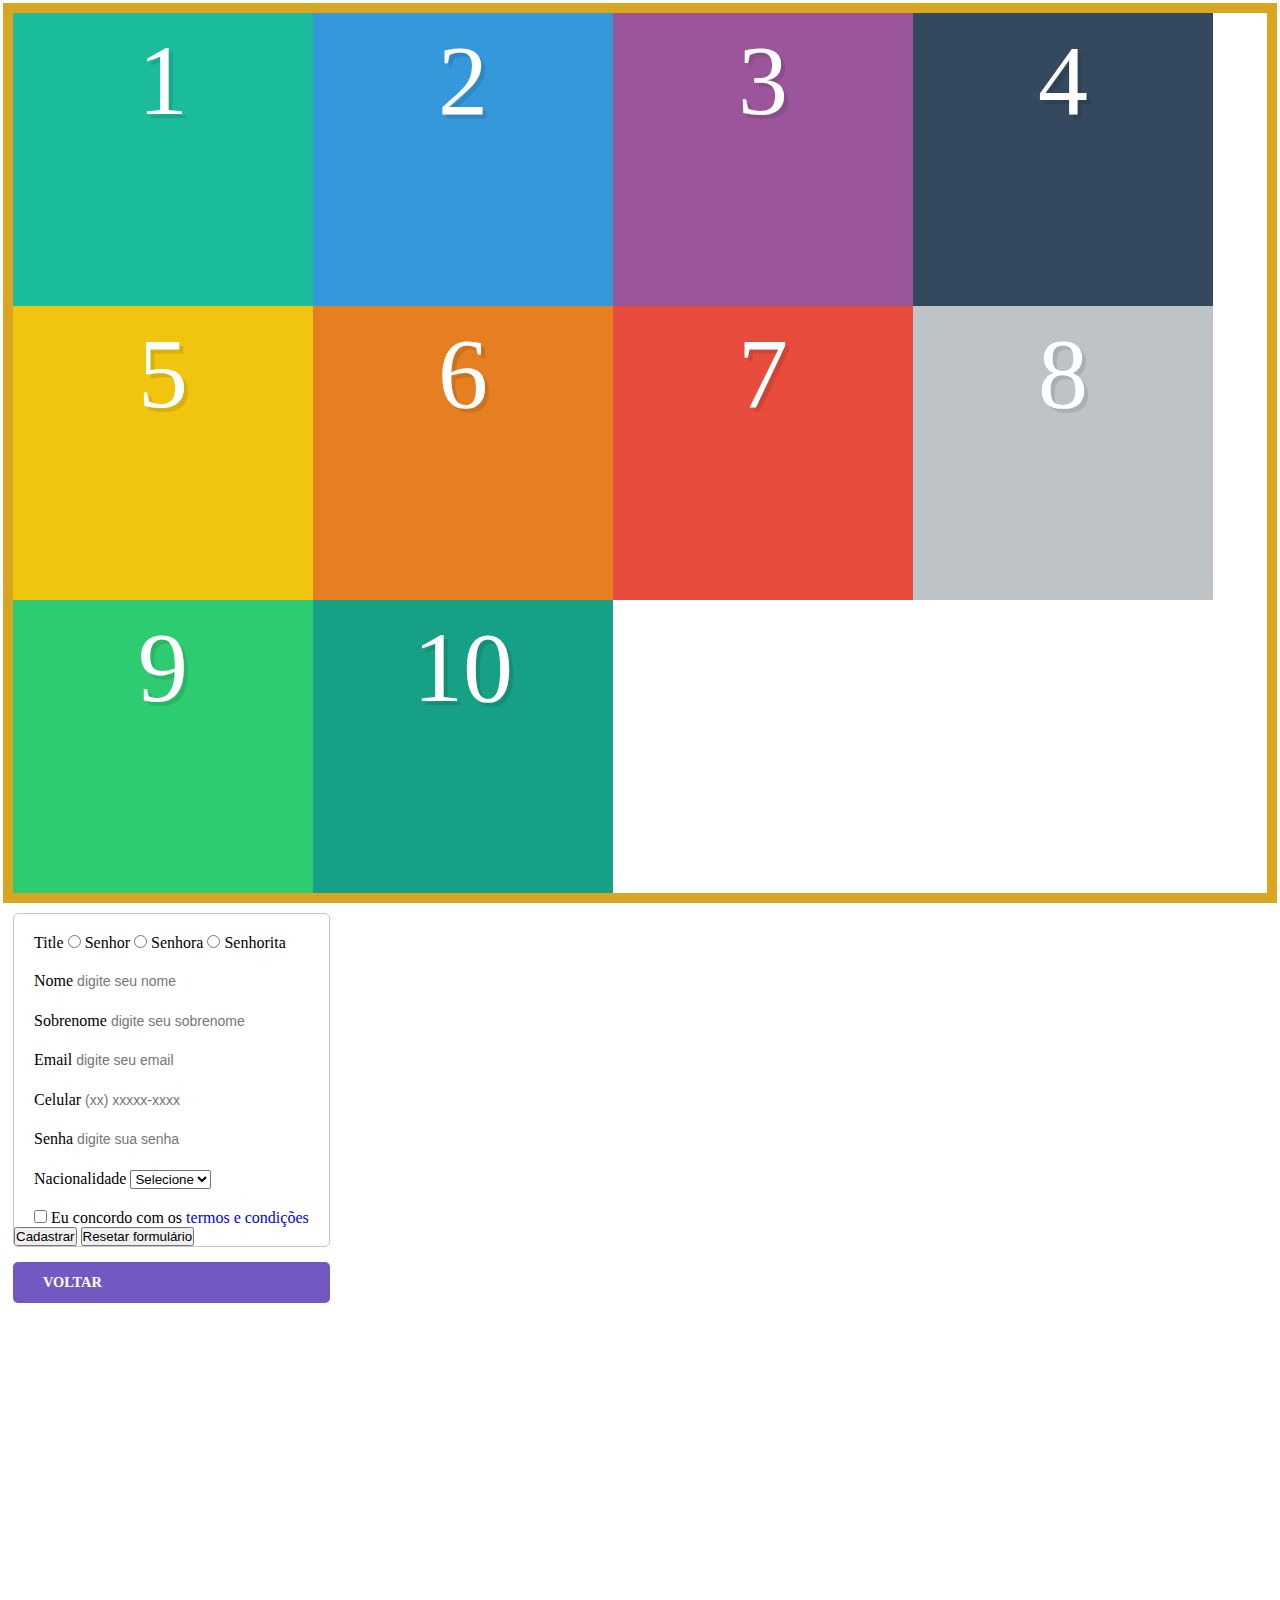
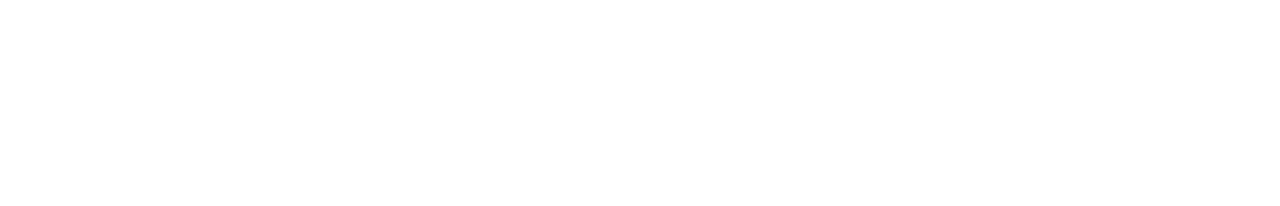
==== templates/form.html @ 10456eb8 "adicionado input-field ao checkbox" ====
<!DOCTYPE html>
<html lang="pt-br">
<head>
  <meta charset="UTF-8">
  <meta http-equiv="X-UA-Compatible" content="IE=edge">
  <meta name="viewport" content="width=device-width, initial-scale=1.0">
  <title>Formulário - Ezequiel</title>
  <link rel="stylesheet" href="../assets/css/styles.css">
</head>
<body>
  <div class="container">
    <div class="box box1">1</div>
    <div class="box box2">2</div>
    <div class="box box3">3</div>
    <div class="box box4">4</div>
    <div class="box box5">5</div>
    <div class="box box6">6</div>
    <div class="box box7">7</div>
    <div class="box box8">8</div>
    <div class="box box9">9</div>
    <div class="box box10">10</div>
  </div>

  <div id="form">
    <form action="#">
      <div class="input-field">
        <label>Title</label>
        <label>
          <input type="radio" name="title" value="mr">
          Senhor
        </label>
        <label>
          <input type="radio" name="title" value="mrs">
          Senhora
        </label>
        <label>
          <input type="radio" name="title" value="miss">
          Senhorita
        </label>
      </div>
      <div class="input-field">
        <label for="first_name">Nome</label>
        <input type="text" name="first_name" id="first_name" placeholder="digite seu nome">
      </div>
      <div class="input-field">
        <label for="last_name">Sobrenome</label>
        <input type="text" name="last_name" id="last_name" placeholder="digite seu sobrenome">
      </div>
      <div class="input-field">
        <label for="email">Email</label>
        <input type="email" name="email" id="email" required placeholder="digite seu email">
      </div>
      <div class="input-field">
        <label for="phone">Celular</label>
        <input type="tel" name="phone" id="phone" placeholder="(xx) xxxxx-xxxx">
      </div>
      <div class="input-field">
        <label for="password">Senha</label>
        <input type="password" name="password" id="password" placeholder="digite sua senha">
      </div>
      <div class="input-field">
        <label for="country">Nacionalidade</label>
        <select name="country" id="country">
          <option selected disabled value>Selecione</option>
          <option value="brazil">Brasil</option>
          <option value="argentine">Argentina</option>
          <option value="uruguay">Uruguai</option>
          <option value="paraguay">Paraguai</option>
        </select>
      </div>
      <div class="input-field">
        <label>
          <input type="checkbox" name="terms" id="terms" value="terms">
          Eu concordo com os <a href="#">termos e condições</a>
        </label>
      </div>
      <div>
        <button type="submit">Cadastrar</button>
        <button type="reset">Resetar formulário</button>
      </div>
  
    </form>
    <a href="../index.html" class="button">VOLTAR</a>
  </div>
  
</body>
</html>
---- assets/css/styles.css ----
/* Estilos Gerais */
@charset "UTF-8";

/* Config inicial */
* {
  margin: 0;
  padding: 0;
  box-sizing: border-box;
}

body {
  display: flex;
  flex-wrap: wrap;
  flex: 1 1 100vw;
  margin: 3px;
}

a {
  text-decoration: none;
}

.button {
  display: inline-block;
  font-weight: 600;
  color: #ffff;
  background-color: rgb(113, 89, 193);
  margin: 15px 0px 0px;
  padding: 12px 30px;
  font-size: 0.9em;
  border-radius: 5px;
  cursor: pointer;
}

.button:hover {
  opacity: 0.9;
}

/* Form */
#form {
  display: flex;
  height: 100vh;
  flex-direction: column;
  flex-wrap: wrap;
  padding: 10px;
}

#form form {
  display: flex;
  flex-direction: column;
  border: 1px solid #c6c7cc;
  border-radius: 5px;
  overflow: hidden;
}

#form .input-field {
  padding: 20px 20px 0 20px;
}

.input-field input {
  border: none;
  border-bottom: #bdc3c7;
  font: 14px/1.4 "Helvetica Neue", Helvetica, Arial, sans-serif;  
  border-radius: 5px;
  margin: 0;
}

/* Estilos padrao para deixar cada box visivel */
.box {
  color: white;
  font-size: 100px;
  text-align: center;
  text-shadow: 4px 4px 0 rgba(0,0,0,0.1);
  padding: 10px;
}

.box1 {background: #1abc9c;}
.box2 {background: #3498db;}
.box3 {background: #9b559b;}
.box4 {background: #34495e;}
.box5 {background: #f1c40f;}
.box6 {background: #e67e22;}
.box7 {background: #e74c3c;}
.box8 {background: #bdc3c7;}
.box9 {background: #2ecc71;}
.box10 {background: #16a085;}

.container {
  display: flex;
  border: 10px solid goldenrod;
  height: 100vh;
  flex-wrap: wrap;
}

.box {
  width: 300px;
}
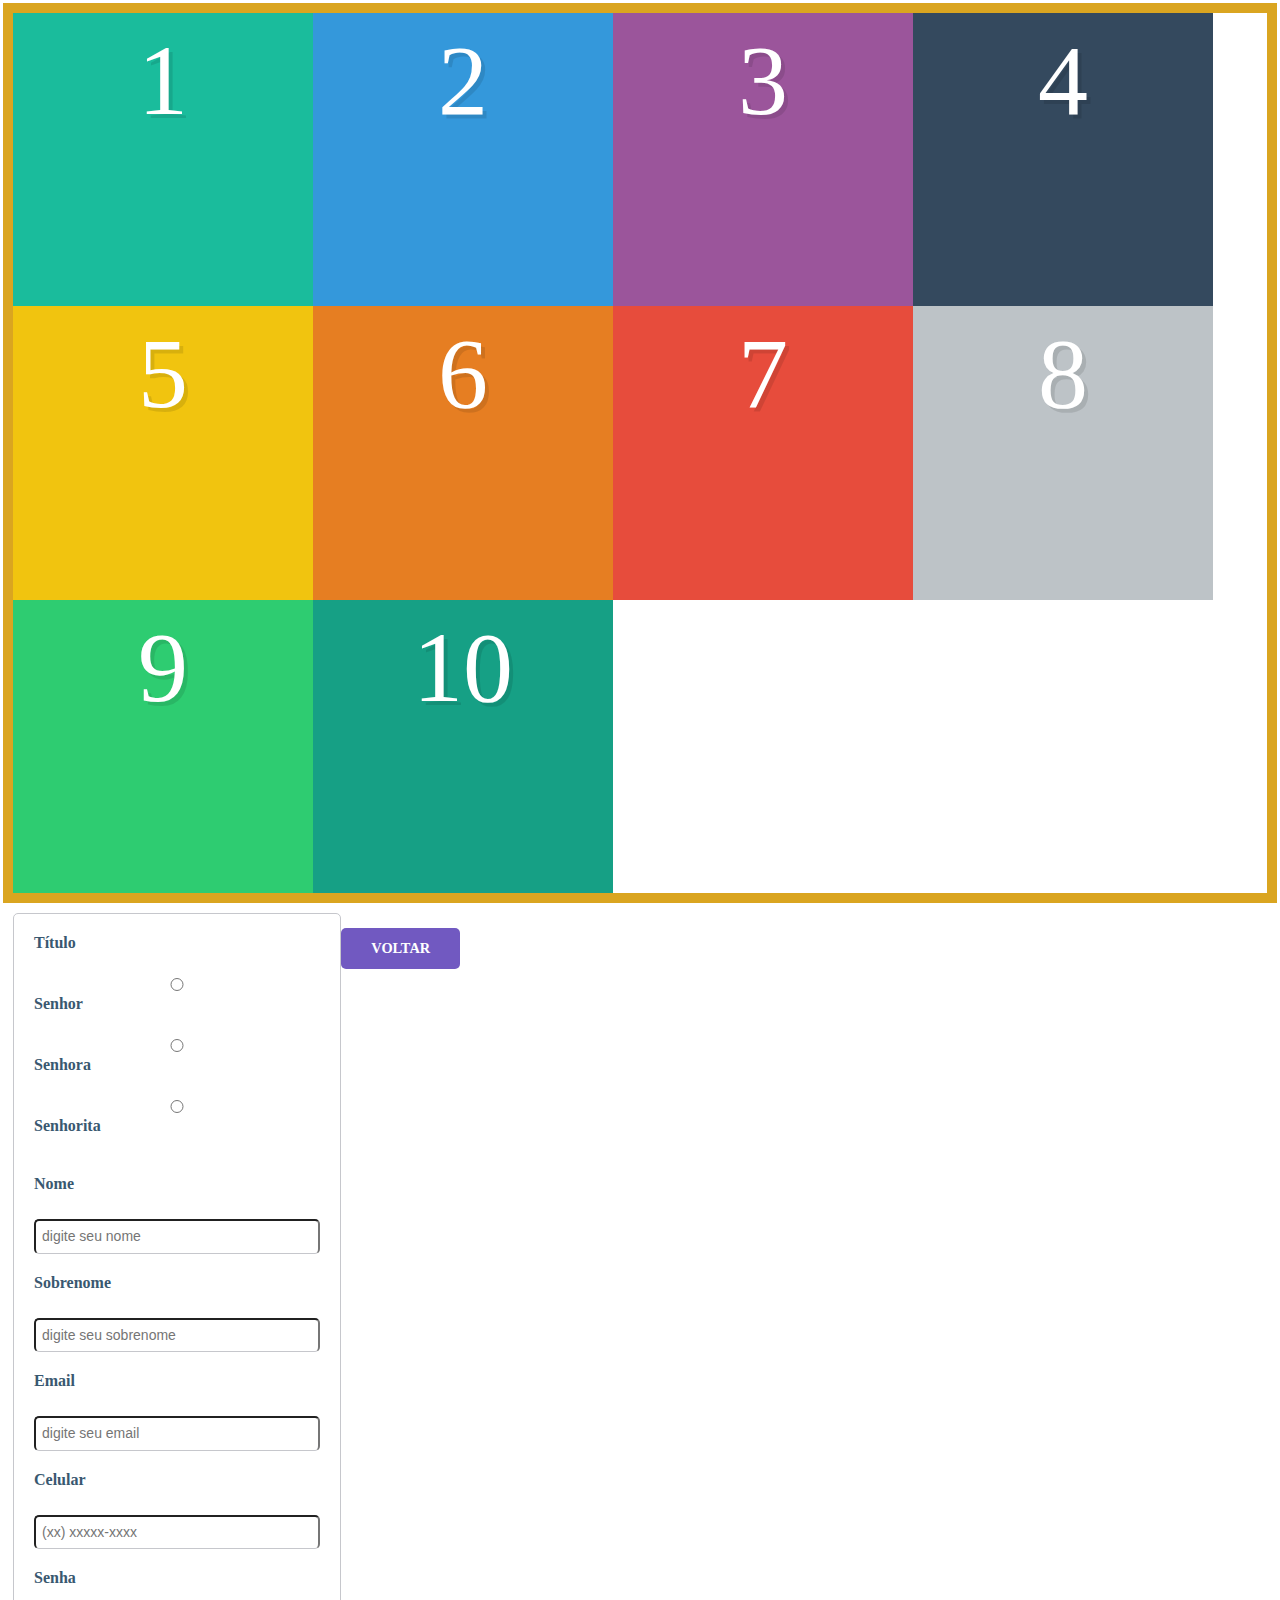
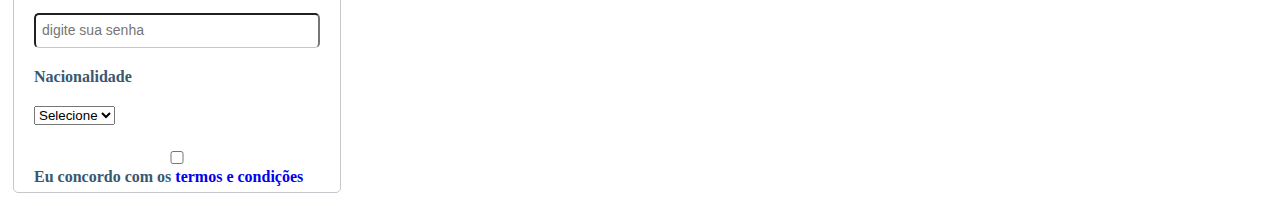
==== commit d48603f7: "alterado label title" ====
--- a/templates/form.html
+++ b/templates/form.html
@@ -24,7 +24,7 @@
   <div id="form">
     <form action="#">
       <div class="input-field">
-        <label>Title</label>
+        <label>Título</label>
         <label>
           <input type="radio" name="title" value="mr">
           Senhor
--- a/assets/css/styles.css
+++ b/assets/css/styles.css
@@ -56,12 +56,22 @@
   padding: 20px 20px 0 20px;
 }
 
+.input-field label {
+  color: #395870;
+  display: block;
+  font-weight: bold;
+  margin-bottom: 20px;
+}
+
 .input-field input {
-  border: none;
-  border-bottom: #bdc3c7;
+  background: #fff;
+  border-bottom: 1px solid #c6c7cc;
+  border-radius: 5px;
   font: 14px/1.4 "Helvetica Neue", Helvetica, Arial, sans-serif;  
-  border-radius: 5px;
-  margin: 0;
+  color: #636466;
+  padding: 6px;
+  margin-top: 6px;
+  width: 100%;
 }
 
 /* Estilos padrao para deixar cada box visivel */
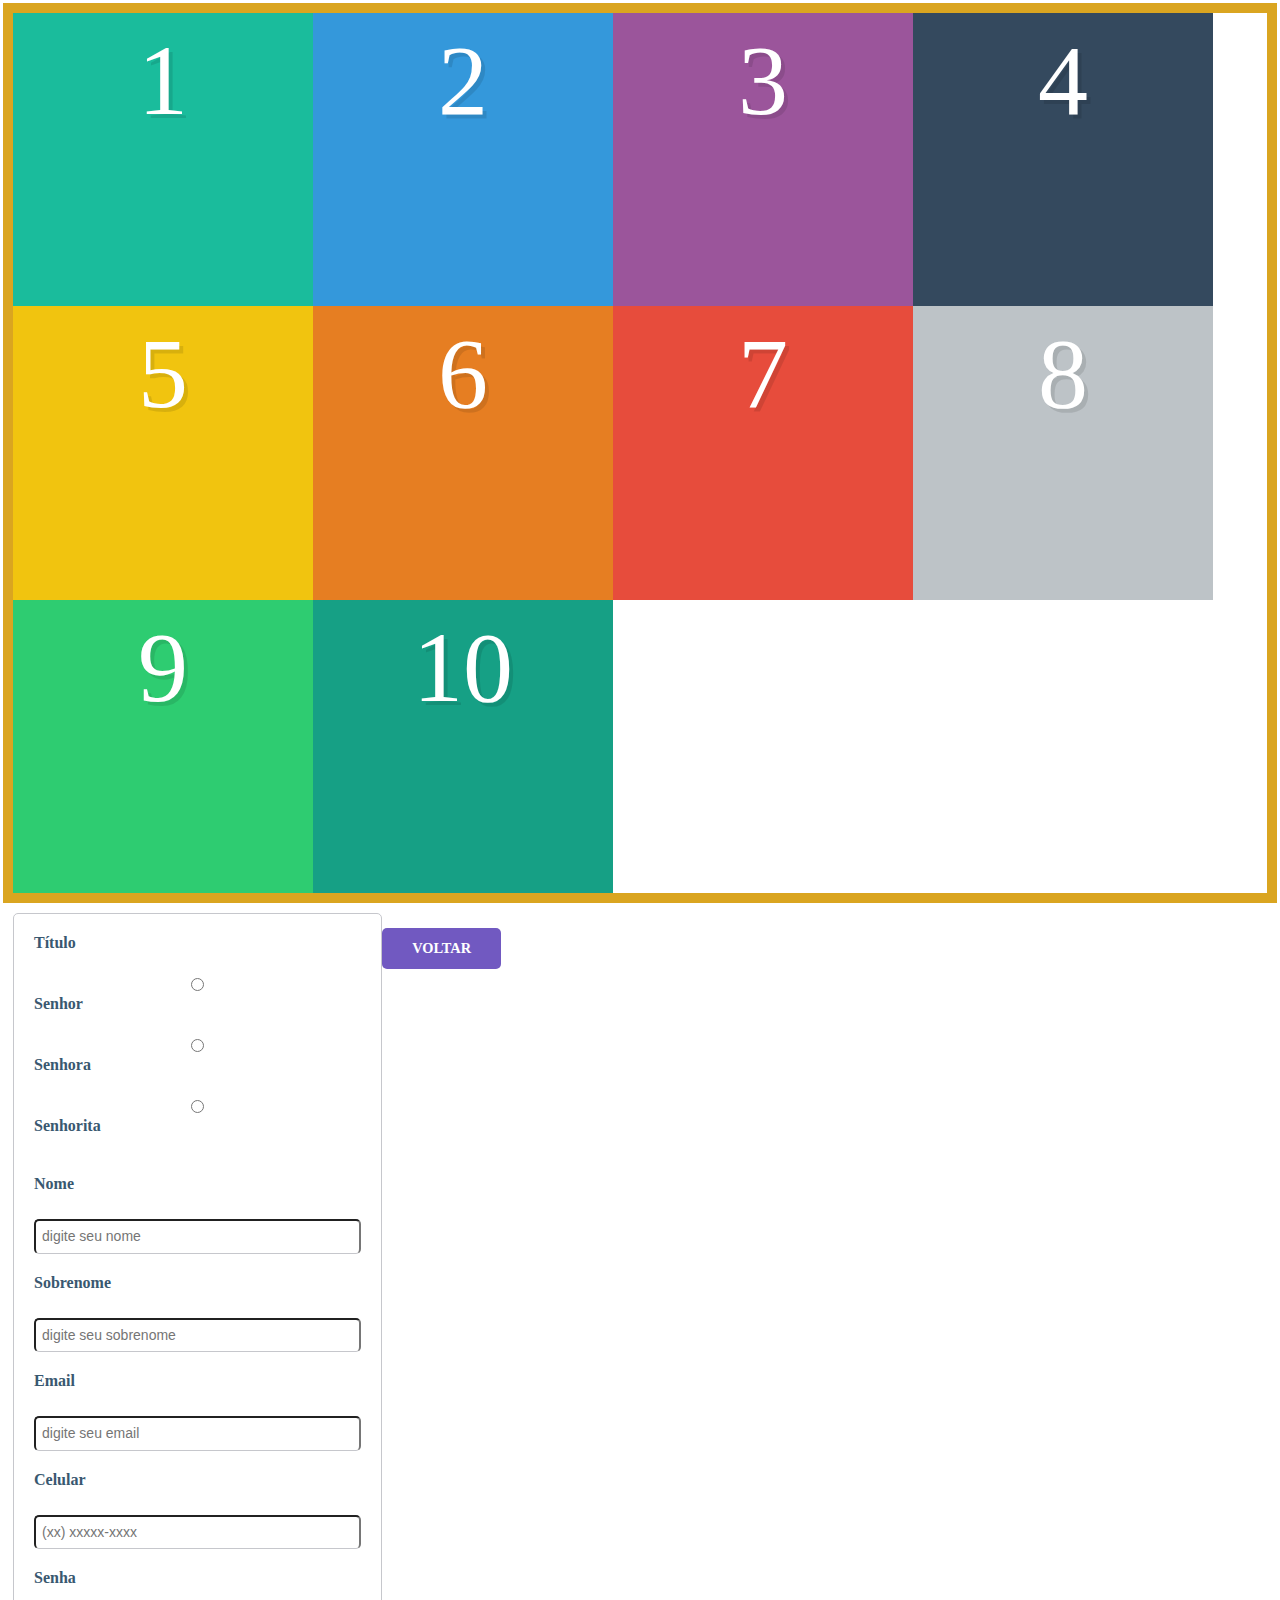
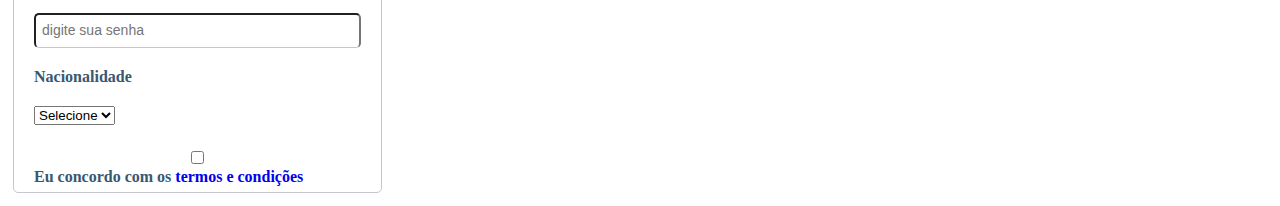
==== commit d1c055fd: "adicionado class button aos botoes do formulario" ====
--- a/templates/form.html
+++ b/templates/form.html
@@ -74,9 +74,9 @@
           Eu concordo com os <a href="#">termos e condições</a>
         </label>
       </div>
-      <div>
-        <button type="submit">Cadastrar</button>
-        <button type="reset">Resetar formulário</button>
+      <div class="form-action">
+        <button type="submit" class="button">Cadastrar</button>
+        <button type="reset" class="button">Resetar formulário</button>
       </div>
   
     </form>
--- a/assets/css/styles.css
+++ b/assets/css/styles.css
@@ -74,6 +74,16 @@
   width: 100%;
 }
 
+.form-action {
+  background: #f0f0f2;
+  border-top: 1px solid #c6c7cc;
+  padding: 20px;
+}
+
+.form-action .button {
+  
+}
+
 /* Estilos padrao para deixar cada box visivel */
 .box {
   color: white;
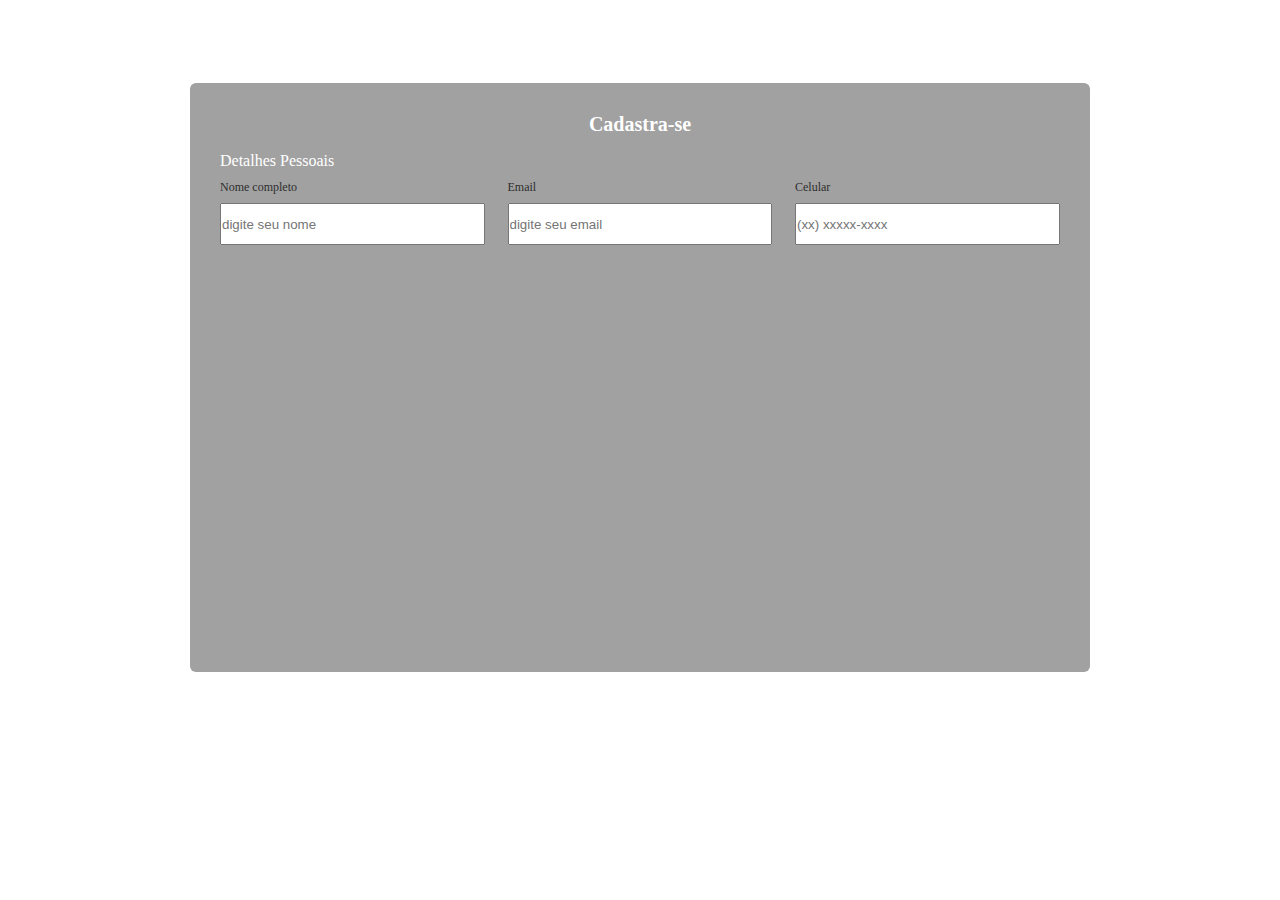
==== commit 3ac4de0f: "teste" ====
--- a/templates/form.html
+++ b/templates/form.html
@@ -1,5 +1,6 @@
 <!DOCTYPE html>
 <html lang="pt-br">
+
 <head>
   <meta charset="UTF-8">
   <meta http-equiv="X-UA-Compatible" content="IE=edge">
@@ -7,81 +8,31 @@
   <title>Formulário - Ezequiel</title>
   <link rel="stylesheet" href="../assets/css/styles.css">
 </head>
+
 <body>
   <div class="container">
-    <div class="box box1">1</div>
-    <div class="box box2">2</div>
-    <div class="box box3">3</div>
-    <div class="box box4">4</div>
-    <div class="box box5">5</div>
-    <div class="box box6">6</div>
-    <div class="box box7">7</div>
-    <div class="box box8">8</div>
-    <div class="box box9">9</div>
-    <div class="box box10">10</div>
+    <header>Cadastra-se</header>
+    <form action="#">
+      <div class="form first">
+        <span class="title">Detalhes Pessoais</span>
+
+        <div class="fields">
+          <div class="input-field">
+            <label for="name">Nome completo</label>
+            <input type="text" name="name" id="name" placeholder="digite seu nome">
+          </div>
+          <div class="input-field">
+            <label for="email">Email</label>
+            <input type="email" name="email" id="email" placeholder="digite seu email">
+          </div>
+          <div class="input-field">
+            <label for="phone">Celular</label>
+            <input type="tel" name="phone" id="phone" placeholder="(xx) xxxxx-xxxx">
+          </div>
+        </div>
+      </div>
+    </form>    
   </div>
+</body>
 
-  <div id="form">
-    <form action="#">
-      <div class="input-field">
-        <label>Título</label>
-        <label>
-          <input type="radio" name="title" value="mr">
-          Senhor
-        </label>
-        <label>
-          <input type="radio" name="title" value="mrs">
-          Senhora
-        </label>
-        <label>
-          <input type="radio" name="title" value="miss">
-          Senhorita
-        </label>
-      </div>
-      <div class="input-field">
-        <label for="first_name">Nome</label>
-        <input type="text" name="first_name" id="first_name" placeholder="digite seu nome">
-      </div>
-      <div class="input-field">
-        <label for="last_name">Sobrenome</label>
-        <input type="text" name="last_name" id="last_name" placeholder="digite seu sobrenome">
-      </div>
-      <div class="input-field">
-        <label for="email">Email</label>
-        <input type="email" name="email" id="email" required placeholder="digite seu email">
-      </div>
-      <div class="input-field">
-        <label for="phone">Celular</label>
-        <input type="tel" name="phone" id="phone" placeholder="(xx) xxxxx-xxxx">
-      </div>
-      <div class="input-field">
-        <label for="password">Senha</label>
-        <input type="password" name="password" id="password" placeholder="digite sua senha">
-      </div>
-      <div class="input-field">
-        <label for="country">Nacionalidade</label>
-        <select name="country" id="country">
-          <option selected disabled value>Selecione</option>
-          <option value="brazil">Brasil</option>
-          <option value="argentine">Argentina</option>
-          <option value="uruguay">Uruguai</option>
-          <option value="paraguay">Paraguai</option>
-        </select>
-      </div>
-      <div class="input-field">
-        <label>
-          <input type="checkbox" name="terms" id="terms" value="terms">
-          Eu concordo com os <a href="#">termos e condições</a>
-        </label>
-      </div>
-      <div class="form-action">
-        <button type="submit" class="button">Cadastrar</button>
-        <button type="reset" class="button">Resetar formulário</button>
-      </div>
-  
-    </form>
-    <a href="../index.html" class="button">VOLTAR</a>
-  </div>
-  
-</body>
 </html>--- a/assets/css/styles.css
+++ b/assets/css/styles.css
@@ -36,81 +36,54 @@
 }
 
 /* Form */
-#form {
-  display: flex;
-  height: 100vh;
-  flex-direction: column;
-  flex-wrap: wrap;
-  padding: 10px;
+.container {
+  max-width: 900px;
+  width: 100%;
+  border-radius: 6px;
+  padding: 30px;
+  margin: 80px auto;
+  background-color: #a1a1a1;
 }
 
-#form form {
-  display: flex;
-  flex-direction: column;
-  border: 1px solid #c6c7cc;
-  border-radius: 5px;
-  overflow: hidden;
+.container header {
+  font-size: 20px;
+  font-weight: 600;
+  text-align: center;
+  color: #fff;
 }
 
-#form .input-field {
-  padding: 20px 20px 0 20px;
+.container .form {
+  margin-top: 16px;
+  min-height: 490px;
+}
+
+.container form .title {
+  font-size: 16px;
+  font-weight: 500;
+  margin: 6px 0;
+  color: #fff;
+}
+
+.container .form .fields {
+  display: flex;
+  align-items: center;
+  justify-content: space-between;
+  margin-top: 10px;
+}
+
+.form .fields .input-field {
+  display: flex;
+  width: calc(100% / 3 - 15px);
+  flex-direction: column;
 }
 
 .input-field label {
-  color: #395870;
-  display: block;
-  font-weight: bold;
-  margin-bottom: 20px;
+  font-size: 12px;
+  font-weight: 500;
+  color: #2e2e2e;
 }
 
 .input-field input {
-  background: #fff;
-  border-bottom: 1px solid #c6c7cc;
-  border-radius: 5px;
-  font: 14px/1.4 "Helvetica Neue", Helvetica, Arial, sans-serif;  
-  color: #636466;
-  padding: 6px;
-  margin-top: 6px;
-  width: 100%;
-}
-
-.form-action {
-  background: #f0f0f2;
-  border-top: 1px solid #c6c7cc;
-  padding: 20px;
-}
-
-.form-action .button {
-  
-}
-
-/* Estilos padrao para deixar cada box visivel */
-.box {
-  color: white;
-  font-size: 100px;
-  text-align: center;
-  text-shadow: 4px 4px 0 rgba(0,0,0,0.1);
-  padding: 10px;
-}
-
-.box1 {background: #1abc9c;}
-.box2 {background: #3498db;}
-.box3 {background: #9b559b;}
-.box4 {background: #34495e;}
-.box5 {background: #f1c40f;}
-.box6 {background: #e67e22;}
-.box7 {background: #e74c3c;}
-.box8 {background: #bdc3c7;}
-.box9 {background: #2ecc71;}
-.box10 {background: #16a085;}
-
-.container {
-  display: flex;
-  border: 10px solid goldenrod;
-  height: 100vh;
-  flex-wrap: wrap;
-}
-
-.box {
-  width: 300px;
+  height: 42px;
+  margin: 8px 0;
 }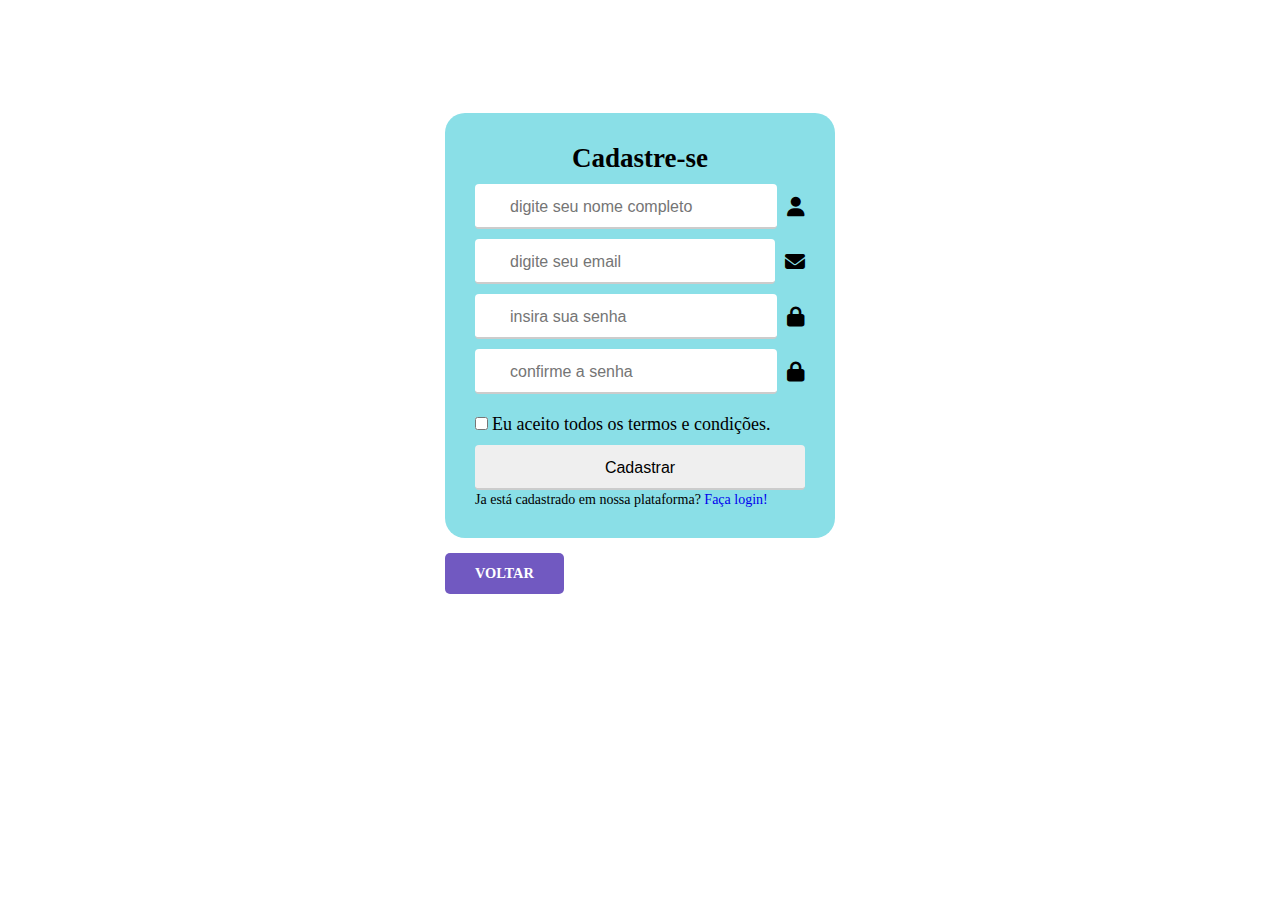
==== commit 414ceebd: "alterado estilo do form register" ====
--- a/templates/form.html
+++ b/templates/form.html
@@ -6,32 +6,49 @@
   <meta http-equiv="X-UA-Compatible" content="IE=edge">
   <meta name="viewport" content="width=device-width, initial-scale=1.0">
   <title>Formulário - Ezequiel</title>
+  <!-- Font Awesome -->
+  <link rel="stylesheet" href="https://cdnjs.cloudflare.com/ajax/libs/font-awesome/6.3.0/css/all.min.css">
   <link rel="stylesheet" href="../assets/css/styles.css">
 </head>
 
 <body>
-  <div class="container">
-    <header>Cadastra-se</header>
+  <div class="container-form">
+   <div class="form sign-up">
+    <span class="title">Cadastre-se</span>
     <form action="#">
-      <div class="form first">
-        <span class="title">Detalhes Pessoais</span>
-
-        <div class="fields">
-          <div class="input-field">
-            <label for="name">Nome completo</label>
-            <input type="text" name="name" id="name" placeholder="digite seu nome">
-          </div>
-          <div class="input-field">
-            <label for="email">Email</label>
-            <input type="email" name="email" id="email" placeholder="digite seu email">
-          </div>
-          <div class="input-field">
-            <label for="phone">Celular</label>
-            <input type="tel" name="phone" id="phone" placeholder="(xx) xxxxx-xxxx">
-          </div>
+      <div class="input-field">
+        <input type="text" name="name" id="name" placeholder="digite seu nome completo">
+        <i class="fa-solid fa-user"></i>
+      </div>
+      <div class="input-field">
+        <input type="email" name="email" id="email" placeholder="digite seu email">
+        <i class="fa-solid fa-envelope" icon></i>
+      </div>
+      <div class="input-field">
+        <input type="password" name="password" id="password" placeholder="insira sua senha">
+        <i class="fa-solid fa-lock"></i>
+      </div>
+      <div class="input-field">
+        <input type="password" name="confirm_password" id="confirm_password" placeholder="confirme a senha">
+        <i class="fa-solid fa-lock"></i>
+      </div>
+      <div class="checkbox-text">
+        <div class="checkbox-content">
+          <input type="checkbox" name="term_con" id="term_con">
+          <label for="term_con" class="text"> Eu aceito todos os termos e condições.</label>
         </div>
       </div>
-    </form>    
+      <div class="input-field submit-btn">
+        <input type="submit" value="Cadastrar">
+      </div>
+    </form>
+    <div class="login=signup">
+      <span class="text">Ja está cadastrado em nossa plataforma?
+        <a href="#" class="text login-link">Faça login!</a>
+      </span>
+    </div>
+   </div>   
+   <a href="../index.html" class="button">VOLTAR</a>
   </div>
 </body>
 
--- a/assets/css/styles.css
+++ b/assets/css/styles.css
@@ -36,54 +36,71 @@
 }
 
 /* Form */
-.container {
-  max-width: 900px;
+.container-form {
+  max-width: 450px;
   width: 100%;
   border-radius: 6px;
   padding: 30px;
   margin: 80px auto;
-  background-color: #a1a1a1;
 }
 
-.container header {
-  font-size: 20px;
-  font-weight: 600;
-  text-align: center;
-  color: #fff;
+.container-form .form {
+  padding: 30px;
+  background-color: rgb(138, 223, 231);
+  border-radius: 20px;
 }
 
-.container .form {
-  margin-top: 16px;
-  min-height: 490px;
+.sign-up .title {
+  display: flex;
+  align-items: center;
+  justify-content: center;
+  font-size: 27px;
+  font-weight: 600;
 }
 
-.container form .title {
-  font-size: 16px;
-  font-weight: 500;
-  margin: 6px 0;
-  color: #fff;
+.sign-up .input-field {
+  display: flex;
+  align-items: center;
+  justify-content: center;
+  height: 45px;
+  width: 100%;
+  margin-top: 10px;
 }
 
-.container .form .fields {
+.input-field input {
+  height: 100%;
+  width: 100%;
+  padding: 0 35px;
+  border: none;
+  outline: none;
+  font-size: 16px;
+  border-bottom: 2px solid #ccc;
+  border-top: 2px solid transparent;
+  border-radius: 4px;
+  transition: all 0.2s ease;
+}
+
+.input-field input:focus {
+  border-bottom-color: #02030f;
+}
+
+.input-field i {
+  padding-left: 3%;
+  font-size: 20px;
+}
+
+.sign-up .checkbox-text {
   display: flex;
   align-items: center;
   justify-content: space-between;
-  margin-top: 10px;
+  margin-top: 20px;
 }
 
-.form .fields .input-field {
-  display: flex;
-  width: calc(100% / 3 - 15px);
-  flex-direction: column;
+.checkbox-content label {
+  font-size: 18px;
 }
 
-.input-field label {
-  font-size: 12px;
-  font-weight: 500;
-  color: #2e2e2e;
+.text {
+  font-size: 14px;
 }
 
-.input-field input {
-  height: 42px;
-  margin: 8px 0;
-}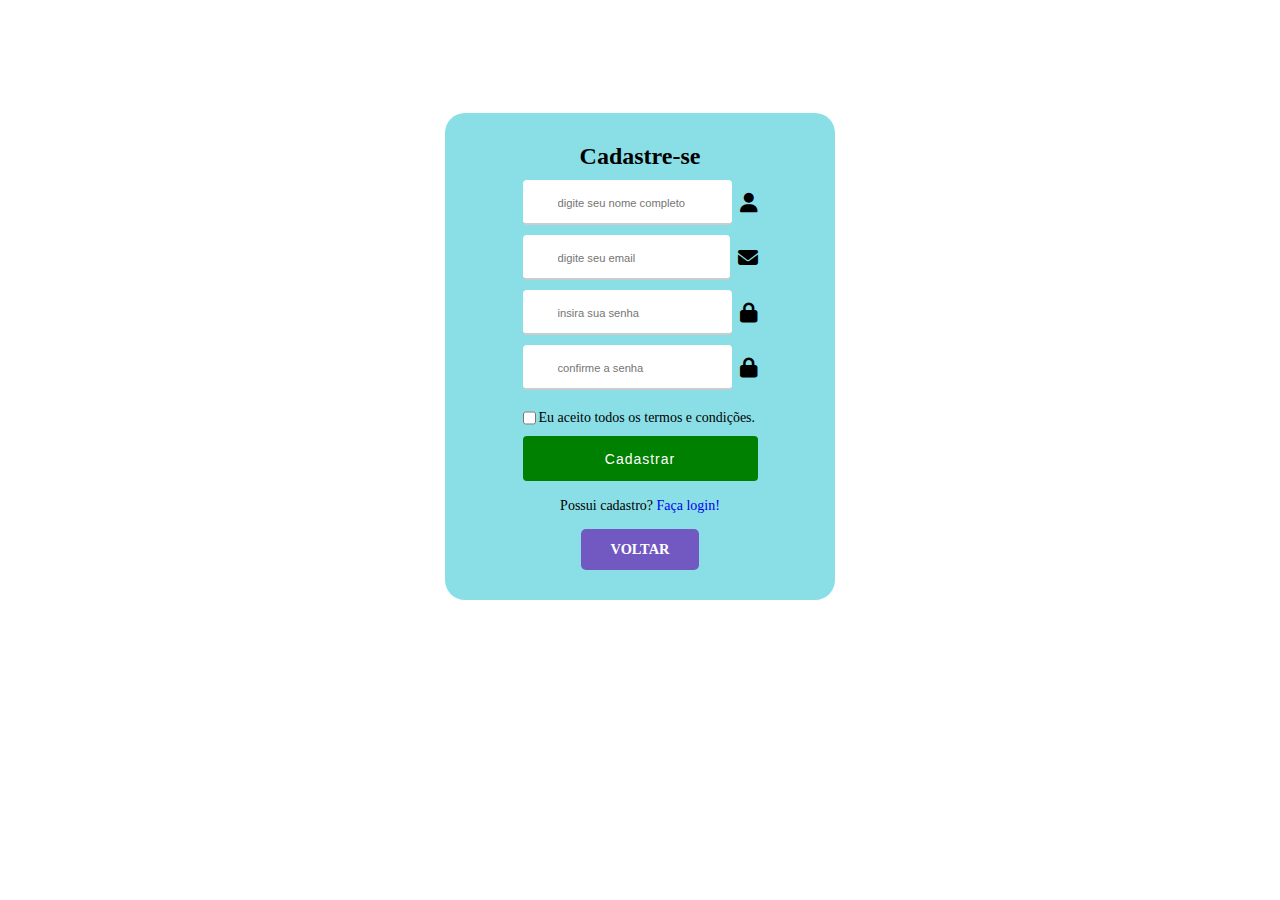
==== commit 30904330: "estilo inicial do formulario finalizado" ====
--- a/templates/form.html
+++ b/templates/form.html
@@ -42,13 +42,13 @@
         <input type="submit" value="Cadastrar">
       </div>
     </form>
-    <div class="login=signup">
-      <span class="text">Ja está cadastrado em nossa plataforma?
+    <div class="login-signup">
+      <span class="text">Possui cadastro?
         <a href="#" class="text login-link">Faça login!</a>
       </span>
     </div>
+    <a href="../index.html" class="button">VOLTAR</a>
    </div>   
-   <a href="../index.html" class="button">VOLTAR</a>
   </div>
 </body>
 
--- a/assets/css/styles.css
+++ b/assets/css/styles.css
@@ -45,6 +45,10 @@
 }
 
 .container-form .form {
+  display: flex;
+  flex-direction: column;
+  align-items: center;
+  justify-content: center;
   padding: 30px;
   background-color: rgb(138, 223, 231);
   border-radius: 20px;
@@ -54,7 +58,7 @@
   display: flex;
   align-items: center;
   justify-content: center;
-  font-size: 27px;
+  font-size: 24px;
   font-weight: 600;
 }
 
@@ -73,7 +77,7 @@
   padding: 0 35px;
   border: none;
   outline: none;
-  font-size: 16px;
+  font-size: 0.7em;
   border-bottom: 2px solid #ccc;
   border-top: 2px solid transparent;
   border-radius: 4px;
@@ -90,17 +94,32 @@
 }
 
 .sign-up .checkbox-text {
-  display: flex;
-  align-items: center;
-  justify-content: space-between;
   margin-top: 20px;
 }
 
+.checkbox-content {
+  display: flex;
+}
+
 .checkbox-content label {
-  font-size: 18px;
+  margin-left: 3px;
+  font-size: 14px;
 }
 
 .text {
   font-size: 14px;
 }
 
+.submit-btn input[type="submit"]{
+  border: none;
+  font-size: 14px;
+  font-weight: 500;
+  color: #fff;
+  letter-spacing: 1px;
+  background-color: green;
+  cursor: pointer;
+}
+
+.login-signup {
+  margin-top: 15px;
+}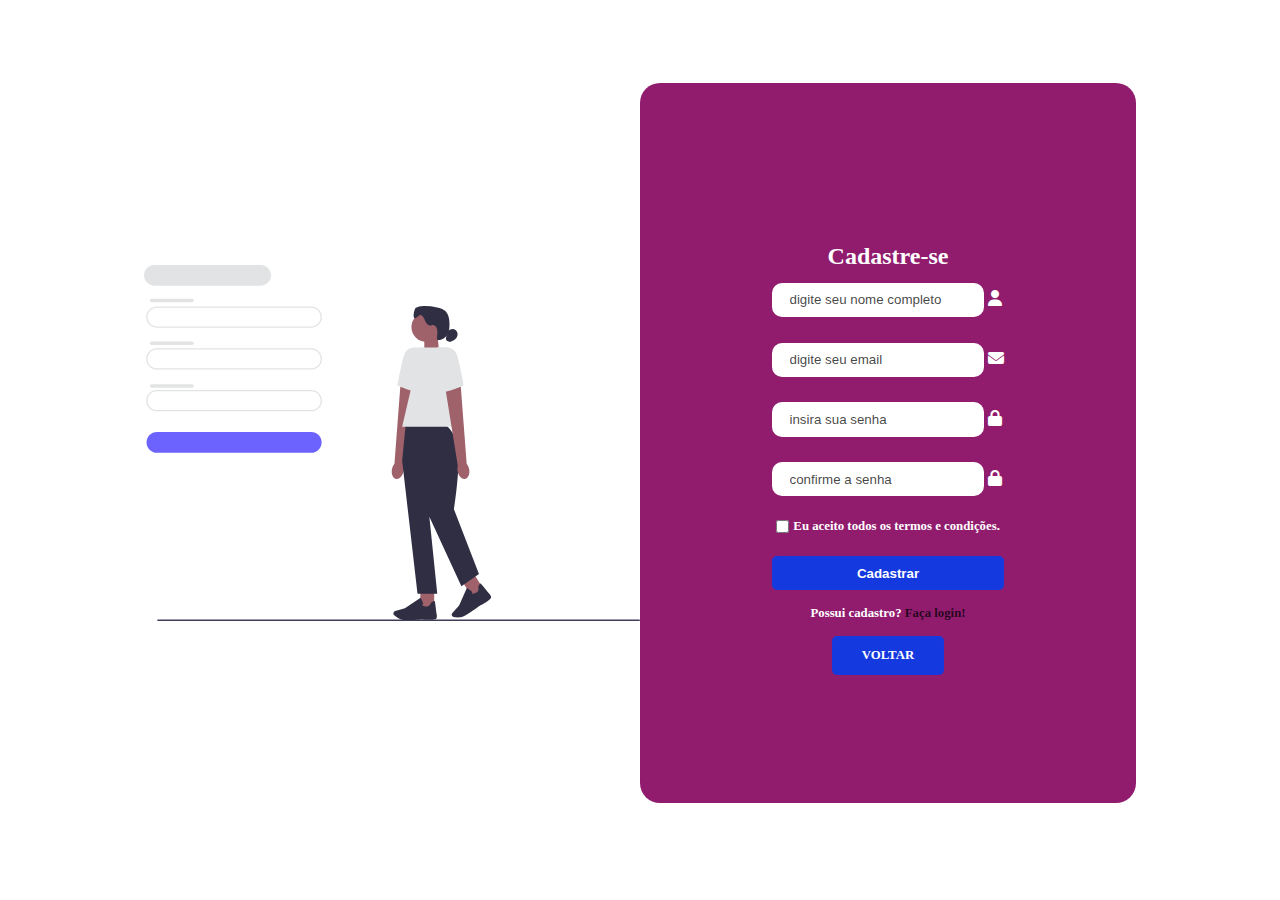
==== commit 3a6de611: "finalizado estilo do formulario de registro" ====
--- a/templates/form.html
+++ b/templates/form.html
@@ -13,7 +13,10 @@
 
 <body>
   <div class="container-form">
-   <div class="form sign-up">
+    <div class="form-image">
+      <img src="../assets/images/sign-up.svg" alt="Sign-up">
+    </div>
+   <div class="sign-up">
     <span class="title">Cadastre-se</span>
     <form action="#">
       <div class="input-field">
@@ -32,11 +35,9 @@
         <input type="password" name="confirm_password" id="confirm_password" placeholder="confirme a senha">
         <i class="fa-solid fa-lock"></i>
       </div>
-      <div class="checkbox-text">
-        <div class="checkbox-content">
-          <input type="checkbox" name="term_con" id="term_con">
-          <label for="term_con" class="text"> Eu aceito todos os termos e condições.</label>
-        </div>
+      <div class="checkbox-content">
+        <input type="checkbox" name="term_con" id="term_con">
+        <label for="term_con" class="text"> Eu aceito todos os termos e condições.</label>
       </div>
       <div class="input-field submit-btn">
         <input type="submit" value="Cadastrar">
--- a/assets/css/styles.css
+++ b/assets/css/styles.css
@@ -23,10 +23,10 @@
   display: inline-block;
   font-weight: 600;
   color: #ffff;
-  background-color: rgb(113, 89, 193);
+  background-color: #1439DE;
   margin: 15px 0px 0px;
   padding: 12px 30px;
-  font-size: 0.9em;
+  font-size: 0.8em;
   border-radius: 5px;
   cursor: pointer;
 }
@@ -37,89 +37,142 @@
 
 /* Form */
 .container-form {
-  max-width: 450px;
-  width: 100%;
-  border-radius: 6px;
-  padding: 30px;
+  width: 80%;
+  max-width: 992px;
+  height: 80vh;
+  display: flex;
   margin: 80px auto;
-}
-
-.container-form .form {
-  display: flex;
-  flex-direction: column;
-  align-items: center;
-  justify-content: center;
-  padding: 30px;
-  background-color: rgb(138, 223, 231);
   border-radius: 20px;
 }
 
+.form-image {
+  width: 50%;
+  display: flex;
+  justify-content: center;
+  align-items: center;
+  padding: 1rem;
+}
+
+.form-image img {
+  width: 31rem;
+}
+
+.sign-up {
+  width: 50%;
+  display: flex;
+  justify-content: center;
+  align-items: center;
+  flex-direction: column;
+  background-color: #911C6E;
+  color: #fff;
+  border-radius: 20px;
+  padding: 2rem;
+}
+
 .sign-up .title {
-  display: flex;
-  align-items: center;
-  justify-content: center;
+  padding-top: 2rem;
   font-size: 24px;
   font-weight: 600;
 }
 
 .sign-up .input-field {
-  display: flex;
-  align-items: center;
-  justify-content: center;
-  height: 45px;
-  width: 100%;
-  margin-top: 10px;
+  padding: 0.8rem 0;
 }
 
 .input-field input {
-  height: 100%;
-  width: 100%;
-  padding: 0 35px;
+  padding: 0.6rem 1.1rem;
   border: none;
-  outline: none;
-  font-size: 0.7em;
-  border-bottom: 2px solid #ccc;
-  border-top: 2px solid transparent;
-  border-radius: 4px;
-  transition: all 0.2s ease;
+  border-radius: 10px;
 }
 
-.input-field input:focus {
-  border-bottom-color: #02030f;
+.input-field input:hover {
+  background-color: #eeeeee75;
 }
 
-.input-field i {
-  padding-left: 3%;
-  font-size: 20px;
+.input-field input:focus-visible {
+  outline: 1px solid #6c63ff;
 }
 
-.sign-up .checkbox-text {
-  margin-top: 20px;
+.input-field input::placeholder {
+  color: #000000be;
 }
 
 .checkbox-content {
   display: flex;
+  justify-content: space-evenly;
+  align-items: center;
+  padding: 0.6rem 0;
 }
 
-.checkbox-content label {
-  margin-left: 3px;
-  font-size: 14px;
+.checkbox-content label,
+.text {
+  font-size: 0.8rem;
+  font-weight: 600;
 }
 
-.text {
-  font-size: 14px;
-}
-
-.submit-btn input[type="submit"]{
+.submit-btn input[type="submit"] {
+  width: 100%;
   border: none;
-  font-size: 14px;
-  font-weight: 500;
+  background-color: #1439DE;
+  font-weight: 600;
   color: #fff;
-  letter-spacing: 1px;
-  background-color: green;
+  border-radius: 5px;
   cursor: pointer;
 }
 
-.login-signup {
-  margin-top: 15px;
+.submit-btn input[type="submit"]:hover {
+  opacity: 0.8;
+}
+
+.login-signup a {
+  transition: all 0.2s ease;
+  color: #000000be;
+}
+
+.login-signup a:hover {
+  text-decoration: underline;
+}
+
+/* Typical Device Breakpoints
+--------------------------------
+Pequenas telas: ate 600px
+Celular: de 600px ate 768px
+Tablet: 768px ate 992px
+Desktop: 992px ate 1200px;
+Grandes telas: acima de 1200px
+*/
+
+/* Para telas ate 425px */
+@media screen and (max-width: 425px) {
+
+  .form-image,
+  .input-field i {
+    display: none;
+  }
+
+  .container-form {
+    width: 80%;
+    height: 100vh;
+  }
+
+  .sign-up {
+    width: 100%;
+  }
+}
+
+/* Para telas acima de 425px e no maximo 992px */
+
+@media screen and (max-width: 992px) {
+  .form-image {
+    display: none;
+  }
+
+  .container-form {
+    width: 80%;
+    height: 100vh;
+  }
+
+  .sign-up {
+    width: 100%;
+  }
 }